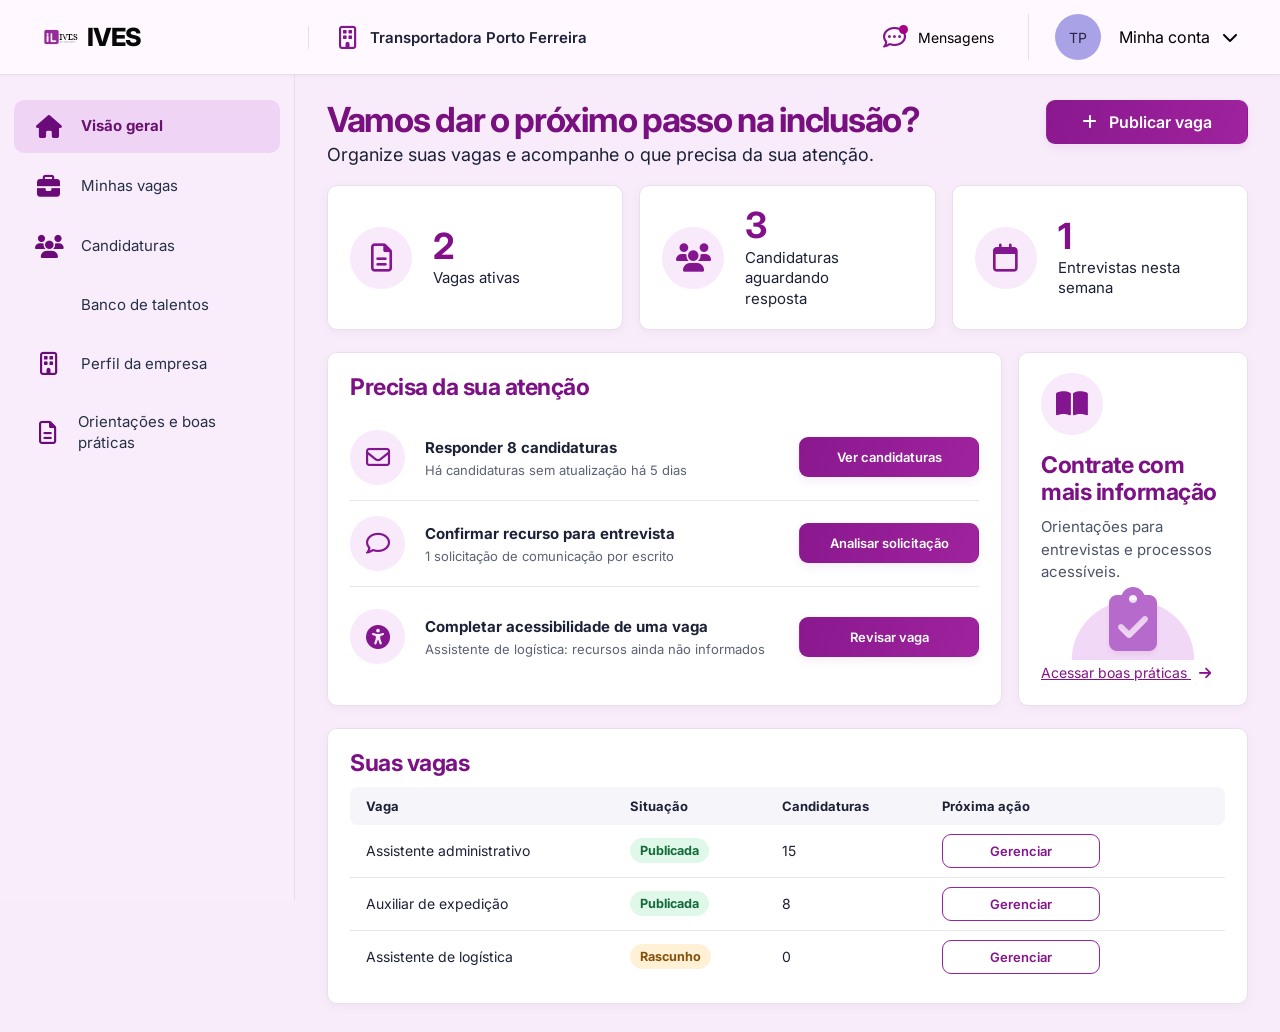
==== painel_empresa/index.html @ 95c907e9 "adicionando arquivos" ====
<!doctype html>
<html lang="pt-BR">
<head>
  <meta charset="UTF-8">
  <meta name="viewport" content="width=device-width,initial-scale=1">
  <link rel="preconnect" href="https://fonts.googleapis.com">
  <link rel="preconnect" href="https://fonts.gstatic.com" crossorigin>
  <link href="https://fonts.googleapis.com/css2?family=Inter:wght@400;500;600;700;800&display=swap" rel="stylesheet">
  <link rel="stylesheet" href="https://cdnjs.cloudflare.com/ajax/libs/font-awesome/6.7.2/css/all.min.css">
  <link rel="stylesheet" href="css/painel-empresa.css">
  <link rel="stylesheet" href="css/modulos.css">
  <script src="js/painel-empresa.js" defer></script>
  <title>Painel da empresa | Included Lives</title>
</head>
<body>
  <div class="app">
    <header class="topbar">
      <a class="brand" href="#visao-geral" aria-label="Included Lives, visão geral">
        <img src="assets/logo.png"alt="iLives"><span class="brand-name">IVES</span>
      </a>
      
      <div class="company-label">
        <i class="fa-regular fa-building"></i>
        <span>Transportadora Porto Ferreira</span>
      </div>

      <div class="top-actions">
        <button class="top-message" data-page="mensagens">
          <i class="fa-regular fa-comment-dots"></i><span>Mensagens</span><b class="notification-dot"></b>
        </button>
        
        <div class="account">
          <span class="avatar">TP</span>
          <button id="accountButton" aria-expanded="false" aria-controls="accountMenu">
            Minha conta 
            <i class="fa-solid fa-chevron-down"></i>
          </button>
          
          <div id="accountMenu" class="account-menu" hidden>
            <button data-page="perfil">Perfil da empresa</button>
            <button data-page="ajuda">Ajuda</button>
          </div>
        </div>
      </div>
    </header>
    
    <aside class="sidebar" aria-label="Menu da empresa">
      <nav id="sideNav">
        <button class="nav-link active" data-page="visao-geral">
          <i class="fa-solid fa-house"></i>
          <span>Visão geral</span>
        </button>

        <button class="nav-link" data-page="vagas">
          <i class="fa-solid fa-briefcase"></i>
          <span>Minhas vagas</span>
        </button>

        <button class="nav-link" data-page="candidaturas">
          <i class="fa-solid fa-users"></i>
          <span>Candidaturas</span>
        </button>

        <button class="nav-link" data-page="talentos">
          <i class="fa-solid fa-user-magnifying-glass"></i>
          <span>Banco de talentos</span>
        </button>

        <button class="nav-link" data-page="perfil">
          <i class="fa-regular fa-building"></i>
          <span>Perfil da empresa</span>
        </button>

        <button class="nav-link" data-page="orientacoes">
          <i class="fa-regular fa-file-lines"></i>
          <span>Orientações e boas práticas</span>
        </button>
      </nav>
    </aside>

    <main class="main" id="mainContent">
      <section id="overview" class="page overview" aria-labelledby="pageTitle">
        <div class="page-heading">
          <div>
            <h1 id="pageTitle">Vamos dar o próximo passo na inclusão?</h1>
            <p>Organize suas vagas e acompanhe o que precisa da sua atenção.</p>
          </div>
          
          <button class="btn btn-primary publish" data-page="vagas">
            <i class="fa-solid fa-plus"></i> 
            Publicar vaga
          </button>
        </div>

        <div class="stats">
          <article class="stat-card">
            <span class="circle-icon"><i class="fa-regular fa-file-lines"></i></span>

            <div>
              <strong>5</strong>
              <p>Vagas ativas</p>
            </div>
          </article>

          <article class="stat-card">
            <span class="circle-icon"><i class="fa-solid fa-users"></i></span>
            
            <div>
              <strong>8</strong>
              <p>Candidaturas aguardando<br class="desktop-only"> resposta</p>
            </div>
          </article>

          <article class="stat-card">
            <span class="circle-icon"><i class="fa-regular fa-calendar"></i></span>
            
            <div>
              <strong>2</strong>
              <p>Entrevistas nesta semana</p>
            </div>
          </article>
        </div>
        
        <div class="middle-grid">
          <section class="panel attention">
            <h2>Precisa da sua atenção</h2>
            <div class="attention-row"><span class="circle-icon small"><i class="fa-regular fa-envelope"></i></span>
              <div class="attention-text"><strong>Responder 8 candidaturas</strong>
                <p>Há candidaturas sem atualização há 5 dias</p>
              </div><button class="btn btn-primary btn-small" data-page="candidaturas">Ver candidaturas</button>
            </div>
            <div class="attention-row"><span class="circle-icon small"><i class="fa-regular fa-comment"></i></span>
              <div class="attention-text"><strong>Confirmar recurso para entrevista</strong>
                <p>1 solicitação de comunicação por escrito</p>
              </div><button class="btn btn-primary btn-small" data-page="candidaturas">Analisar solicitação</button>
            </div>
            <div class="attention-row"><span class="circle-icon small"><i
                  class="fa-solid fa-universal-access"></i></span>
              <div class="attention-text"><strong>Completar acessibilidade de uma vaga</strong>
                <p>Assistente de logística: recursos ainda não informados</p>
              </div><button class="btn btn-primary btn-small" data-page="vagas">Revisar vaga</button>
            </div>
          </section>
          <aside class="panel guidance"><span class="circle-icon"><i class="fa-solid fa-book-open"></i></span>
            <h2>Contrate com mais informação</h2>
            <p>Orientações para entrevistas e processos acessíveis.</p>
            <div class="guide-illustration" aria-hidden="true"><i class="fa-solid fa-clipboard-check"></i><span></span>
            </div><button class="text-link" data-page="orientacoes">Acessar boas práticas <i
                class="fa-solid fa-arrow-right"></i></button>
          </aside>
        </div>
        <section class="panel jobs">
          <h2>Suas vagas</h2>
          <div class="table-wrap">
            <table>
              <thead>
                <tr>
                  <th>Vaga</th>
                  <th>Situação</th>
                  <th>Candidaturas</th>
                  <th colspan="2">Próxima ação</th>
                </tr>
              </thead>
              <tbody>
                <tr>
                  <td>Assistente administrativo</td>
                  <td><span class="status published"><i class="fa-solid fa-circle"></i> Publicada</span></td>
                  <td>15</td>
                  <td><button class="btn btn-outline" data-page="vagas">Gerenciar</button></td>
                  <td><button class="dots" data-page="vagas"
                      aria-label="Mais opções da vaga Assistente administrativo"><i
                        class="fa-solid fa-ellipsis-vertical"></i></button></td>
                </tr>
                <tr>
                  <td>Auxiliar de expedição</td>
                  <td><span class="status published"><i class="fa-solid fa-circle"></i> Publicada</span></td>
                  <td>8</td>
                  <td><button class="btn btn-outline" data-page="vagas">Gerenciar</button></td>
                  <td><button class="dots" data-page="vagas" aria-label="Mais opções da vaga Auxiliar de expedição"><i
                        class="fa-solid fa-ellipsis-vertical"></i></button></td>
                </tr>
                <tr>
                  <td>Assistente de logística</td>
                  <td><span class="status draft"><i class="fa-solid fa-circle"></i> Rascunho</span></td>
                  <td>—</td>
                  <td><button class="btn btn-outline" data-page="vagas">Continuar edição</button></td>
                  <td><button class="dots" data-page="vagas" aria-label="Mais opções da vaga Assistente de logística"><i
                        class="fa-solid fa-ellipsis-vertical"></i></button></td>
                </tr>
              </tbody>
            </table>
          </div>
        </section>
      </section>
      <section id="workspace" class="page workspace" hidden aria-live="polite"></section>
    </main>
    <div id="toast" role="status" aria-live="polite"></div>
  </div>
</body>

</html>
---- painel_empresa/css/painel-empresa.css ----
:root {
    --purple: #83158e;
    --purple2: #a52cb1;
    --ink: #1c2137;
    --muted: #5b6275;
    --line: #e8e0e9;
    --pale: #f7eafa;
    --header: 75px;
    --sidebar: 295px
}

* {
    box-sizing: border-box
}

html,
body {
    margin: 0;
    min-height: 100%;
    font-family: Inter, Arial, sans-serif;
    color: var(--ink)
}

body {
    background: #f8ecfa
}

button {
    font: inherit;
    cursor: pointer
}

button:focus-visible,
a:focus-visible {
    outline: 3px solid #b660c5;
    outline-offset: 3px
}

button:disabled {
    cursor: not-allowed
}

.app {
    min-height: 100dvh
}

.topbar {
    height: var(--header);
    position: fixed;
    z-index: 10;
    inset: 0 0 auto;
    background: #fff9ff;
    border-bottom: 1px solid #e8dceb;
    display: flex;
    align-items: center;
    padding: 0 36px;
    gap: 30px;
    box-shadow: 0 1px 4px #4b23500b
}

.brand {
    display: flex;
    align-items: center;
    gap: 3px;
    width: 242px;
    flex-shrink: 0;
    text-decoration: none;
    color: #080808
}

.brand img {
    height: 48px;
    width: 48px;
    object-fit: cover;
    object-position: 23% 50%;
    border-radius: 10px
}

.brand-name {
    font-weight: 800;
    font-size: 25px;
    letter-spacing: -1px
}

.company-label {
    display: flex;
    align-items: center;
    gap: 14px;
    border-left: 1px solid #e9ddec;
    padding-left: 30px;
    font-size: 15px;
    font-weight: 600;
    white-space: nowrap
}

.company-label i {
    color: var(--purple);
    font-size: 23px
}

.top-actions {
    margin-left: auto;
    display: flex;
    align-items: center;
    gap: 28px
}

.top-message {
    border: 0;
    background: none;
    display: flex;
    align-items: center;
    gap: 12px;
    position: relative;
    font-size: 14px
}

.top-message i {
    font-size: 23px;
    color: var(--purple)
}

.notification-dot {
    width: 9px;
    height: 9px;
    background: #a50087;
    border-radius: 50%;
    position: absolute;
    top: 0;
    left: 22px
}

.account {
    border-left: 1px solid var(--line);
    padding-left: 26px;
    display: flex;
    align-items: center;
    gap: 12px;
    position: relative
}

.avatar {
    width: 46px;
    height: 46px;
    border-radius: 50%;
    background: #aaa2e7;
    color: #272347;
    display: grid;
    place-items: center;
    font-size: 14px
}

.account>button {
    background: none;
    border: 0;
    display: flex;
    align-items: center;
    gap: 12px;
    white-space: nowrap
}

.account-menu {
    position: absolute;
    top: 54px;
    right: 0;
    background: white;
    box-shadow: 0 8px 26px #54215925;
    border: 1px solid var(--line);
    border-radius: 12px;
    min-width: 180px;
    padding: 8px
}

.account-menu[hidden] {
    display: none
}

.account-menu button {
    display: block;
    background: none;
    border: 0;
    width: 100%;
    text-align: left;
    padding: 12px;
    border-radius: 7px
}

.account-menu button:hover {
    background: var(--pale)
}

.sidebar {
    position: fixed;
    left: 0;
    top: var(--header);
    bottom: 0;
    width: var(--sidebar);
    background: #f9edfb;
    border-right: 1px solid #eadbed;
    padding: 25px 14px;
    overflow-y: auto
}

.sidebar nav {
    display: grid;
    gap: 7px
}

.nav-link {
    width: 100%;
    border: 0;
    background: transparent;
    color: #253047;
    display: flex;
    align-items: center;
    gap: 19px;
    padding: 15px 21px;
    border-radius: 10px;
    text-align: left;
    font-size: 15px;
    line-height: 1.35
}

.nav-link i {
    width: 27px;
    font-size: 23px;
    color: #6b0b7a;
    text-align: center
}

.nav-link.active {
    background: #efd4f5;
    color: #69116e;
    font-weight: 700
}

.nav-link:hover:not(.active) {
    background: #f3e1f6
}

.main {
    margin-left: var(--sidebar);
    padding: calc(var(--header) + 25px) 32px 28px;
    min-height: 100dvh
}

.page-heading {
    display: flex;
    align-items: flex-start;
    justify-content: space-between;
    gap: 16px;
    margin-bottom: 20px
}

.page-heading h1 {
    margin: 0 0 4px;
    font-size: clamp(26px, 2.7vw, 39px);
    letter-spacing: -1.3px;
    color: #781080;
    line-height: 1.17
}

.page-heading p {
    margin: 0;
    font-size: 18px
}

.btn {
    border-radius: 9px;
    padding: 11px 18px;
    border: 1px solid transparent;
    font-weight: 600;
    transition: filter .15s, transform .15s
}

.btn:hover {
    filter: brightness(1.07)
}

.btn:active {
    transform: translateY(1px)
}

.btn-primary {
    color: white;
    background: linear-gradient(110deg, #8a188e, #9f239e);
    box-shadow: 0 4px 10px #70108013
}

.publish {
    min-width: 202px;
    display: flex;
    align-items: center;
    justify-content: center;
    gap: 12px;
    white-space: nowrap
}

.stats {
    display: grid;
    grid-template-columns: repeat(3, minmax(0, 1fr));
    gap: 16px;
    margin-bottom: 22px
}

.stat-card,
.panel {
    background: white;
    border: 1px solid #e8e1eb;
    border-radius: 10px;
    box-shadow: 0 3px 10px #7e4b8210
}

.stat-card {
    display: flex;
    align-items: center;
    gap: 21px;
    padding: 20px 22px;
    min-height: 117px
}

.circle-icon {
    width: 62px;
    height: 62px;
    border-radius: 50%;
    background: #f8e9fb;
    color: var(--purple);
    display: grid;
    place-items: center;
    flex-shrink: 0;
    font-size: 28px
}

.stat-card strong {
    display: block;
    font-size: 36px;
    line-height: 1.1;
    color: #83108a
}

.stat-card p {
    margin: 2px 0 0;
    line-height: 1.35;
    font-size: 15px
}

.middle-grid {
    display: grid;
    grid-template-columns: minmax(0, 3fr) minmax(230px, 1fr);
    gap: 16px;
    margin-bottom: 22px
}

.panel {
    padding: 20px 22px
}

.panel h2 {
    color: #7c1185;
    font-size: 23px;
    letter-spacing: -.5px;
    margin: 0 0 14px
}

.attention-row {
    display: flex;
    align-items: center;
    gap: 20px;
    padding: 14px 0;
    border-bottom: 1px solid #eae5eb;
    min-height: 86px
}

.attention-row:last-child {
    border-bottom: 0;
    padding-bottom: 0
}

.circle-icon.small {
    width: 55px;
    height: 55px;
    font-size: 24px
}

.attention-text {
    min-width: 0;
    flex: 1
}

.attention-text strong {
    font-size: 15px
}

.attention-text p {
    margin: 5px 0 0;
    color: var(--muted);
    font-size: 13px
}

.btn-small {
    min-width: 180px;
    font-size: 13px
}

.guidance {
    display: flex;
    flex-direction: column;
    align-items: flex-start
}

.guidance h2 {
    margin: 17px 0 10px;
    line-height: 1.18
}

.guidance p {
    line-height: 1.5;
    margin: 0;
    font-size: 15px;
    color: #4c5368
}

.guide-illustration {
    height: 76px;
    align-self: center;
    width: 85%;
    position: relative;
    display: grid;
    place-items: center;
    color: #b66bcc;
    background: radial-gradient(ellipse at bottom, #f1d8f6 0 55%, transparent 56%)
}

.guide-illustration i {
    font-size: 64px;
    filter: drop-shadow(0 3px 2px #a46ca822)
}

.text-link {
    margin-top: auto;
    border: 0;
    background: none;
    padding: 4px 0;
    color: #86128b;
    text-decoration: underline;
    font-size: 14px
}

.text-link i {
    margin-left: 8px
}

.jobs h2 {
    margin-bottom: 10px
}

.table-wrap {
    overflow-x: auto
}

table {
    width: 100%;
    border-collapse: collapse;
    font-size: 14px;
    white-space: nowrap
}

th {
    background: #f6f5f9;
    text-align: left;
    padding: 11px 16px;
    font-size: 13px
}

th:first-child {
    border-radius: 8px 0 0 8px
}

th:last-child {
    border-radius: 0 8px 8px 0
}

td {
    padding: 9px 16px;
    border-bottom: 1px solid #e9e5eb
}

tbody tr:last-child td {
    border-bottom: 0
}

.status {
    display: inline-flex;
    gap: 9px;
    align-items: center;
    border-radius: 20px;
    padding: 7px 13px;
    font-size: 13px
}

.status i {
    font-size: 9px
}

.published {
    background: #e4f8ec;
    color: #16773b
}

.draft {
    background: #f1f1f5;
    color: #495164
}

.btn-outline {
    background: white;
    border: 1px solid #94239d;
    color: #83148c;
    min-width: 158px;
    padding: 8px 13px;
    font-size: 13px
}

.dots {
    border: 0;
    background: none;
    padding: 8px;
    color: #252638
}

.construction {
    min-height: calc(100dvh - var(--header) - 60px);
    display: grid;
    place-items: center
}

.construction[hidden],
.overview[hidden] {
    display: none
}

.construction-card {
    width: min(100%, 600px);
    text-align: center;
    background: white;
    border: 1px solid var(--line);
    border-radius: 22px;
    padding: 56px 32px;
    box-shadow: 0 8px 35px #69277314
}

.construction-icon {
    width: 94px;
    height: 94px;
    margin: 0 auto 22px;
    background: #f4def8;
    color: #84138b;
    border-radius: 50%;
    display: grid;
    place-items: center;
    font-size: 38px
}

.eyebrow {
    font-size: 12px;
    letter-spacing: 3px;
    color: #a268a6;
    font-weight: 800
}

.construction-card h1 {
    font-size: clamp(30px, 4vw, 45px);
    color: #7d1288;
    margin: 10px 0
}

.construction-card>p:not(.eyebrow) {
    color: #586075;
    line-height: 1.6;
    margin-bottom: 27px
}

.construction-card .btn {
    display: inline-flex;
    align-items: center;
    gap: 10px
}

@media(max-width:1100px) {
    :root {
        --sidebar: 245px
    }

    .brand {
        width: 190px
    }

    .topbar {
        padding: 0 20px
    }

    .company-label {
        padding-left: 15px
    }

    .main {
        padding-left: 20px;
        padding-right: 20px
    }

    .middle-grid {
        grid-template-columns: minmax(0, 2fr) minmax(220px, 1fr)
    }

    .btn-small {
        min-width: 125px
    }

    .stat-card {
        padding: 15px;
        gap: 12px
    }
}

@media(max-width:780px) {
    :root {
        --header: 68px;
        --sidebar: 0px
    }

    .topbar {
        gap: 10px;
        padding: 0 14px
    }

    .brand {
        width: auto
    }

    .brand img {
        height: 39px;
        width: 39px
    }

    .brand-name {
        font-size: 21px
    }

    .company-label {
        display: none
    }

    .top-actions {
        gap: 8px
    }

    .account {
        padding-left: 10px
    }

    .account>button {
        font-size: 0;
        gap: 4px
    }

    .account>button i {
        font-size: 12px
    }

    .avatar {
        width: 36px;
        height: 36px
    }

    .top-message span {
        display: none
    }

    .sidebar {
        position: sticky;
        top: var(--header);
        z-index: 9;
        width: 100%;
        height: auto;
        padding: 8px 10px;
        overflow-x: auto;
        overflow-y: hidden;
        background: #fff9ff
    }

    .sidebar nav {
        display: flex;
        min-width: max-content;
        gap: 4px
    }

    .nav-link {
        width: auto;
        white-space: nowrap;
        padding: 10px 12px;
        gap: 8px;
        font-size: 13px
    }

    .nav-link i {
        font-size: 17px;
        width: auto
    }

    .main {
        margin: 0;
        padding: 24px 16px
    }

    .stats {
        gap: 10px
    }

    .stat-card {
        min-height: 100px
    }

    .stat-card strong {
        font-size: 27px
    }

    .stat-card p {
        font-size: 12px
    }

    .circle-icon {
        width: 46px;
        height: 46px;
        font-size: 20px
    }

    .middle-grid {
        grid-template-columns: 1fr
    }

    .guidance {
        min-height: 200px
    }

    .guide-illustration {
        display: none
    }

    .guidance .text-link {
        margin-top: 18px
    }

    .page-heading h1 {
        font-size: 27px
    }

    .page-heading p {
        font-size: 15px
    }
}

@media(max-width:540px) {
    .page-heading {
        flex-direction: column
    }

    .publish {
        width: 100%
    }

    .stats {
        grid-template-columns: 1fr
    }

    .stat-card {
        min-height: 78px
    }

    .middle-grid {
        gap: 12px
    }

    .attention-row {
        flex-wrap: wrap;
        gap: 12px
    }

    .attention-row .btn-small {
        width: 100%
    }

    .panel {
        padding: 16px
    }

    .panel h2 {
        font-size: 20px
    }

    .construction-card {
        padding: 35px 18px
    }

    .desktop-only {
        display: none
    }
}
---- painel_empresa/css/modulos.css ----
.workspace {
    padding: 0 0 30px;
    max-width: 1250px
}

.workspace h1 {
    font-size: clamp(1.6rem, 2.3vw, 2.3rem);
    color: #6e137e;
    margin: 0 0 8px
}

.workspace h2 {
    color: #70147d;
    font-size: 1.2rem;
    margin: 0 0 15px
}

.workspace p {
    line-height: 1.5
}

.ws-head {
    display: flex;
    justify-content: space-between;
    align-items: center;
    gap: 16px;
    margin-bottom: 20px
}

.ws-sub {
    color: #5d6070;
    margin: 0
}

.ws-card {
    background: white;
    border: 1px solid #eaddec;
    border-radius: 14px;
    padding: 20px;
    box-shadow: 0 2px 9px #5a16600b;
    margin-bottom: 16px
}

.ws-grid {
    display: grid;
    grid-template-columns: repeat(3, minmax(0, 1fr));
    gap: 14px
}

.ws-grid.two {
    grid-template-columns: repeat(2, minmax(0, 1fr))
}

.ws-card label {
    display: flex;
    flex-direction: column;
    gap: 7px;
    font-weight: 600;
    color: #28243a;
    font-size: .92rem
}

.ws-card input:not([type=checkbox]),
.ws-card textarea,
.ws-card select,
.ws-tools input,
.ws-tools select {
    border: 1px solid #d9cfdd;
    border-radius: 9px;
    padding: 11px 12px;
    background: white;
    color: #21182f;
    width: 100%;
    font: inherit;
    min-width: 0
}

.ws-card textarea {
    resize: vertical;
    min-height: 100px
}

.ws-card input:focus,
.ws-card select:focus,
.ws-card textarea:focus,
.ws-tools input:focus {
    outline: 2px solid #ae5ac3;
    outline-offset: 1px
}

.ws-tools {
    display: flex;
    gap: 12px;
    align-items: center;
    margin-bottom: 18px;
    flex-wrap: wrap
}

.ws-tools input {
    flex: 1 1 220px
}

.ws-tools select {
    flex: 0 1 220px
}

.ws-table {
    width: 100%;
    border-collapse: collapse;
    text-align: left
}

.ws-table th {
    background: #f7f2fa;
    font-size: .85rem
}

.ws-table th,
.ws-table td {
    padding: 13px 10px;
    border-bottom: 1px solid #eee6f0
}

.ws-table td {
    font-size: .91rem
}

.ws-table tr:last-child td {
    border-bottom: 0
}

.ws-table-wrap {
    overflow: auto
}

.ws-actions {
    display: flex;
    gap: 8px;
    flex-wrap: wrap
}

.ws-btn {
    border: 1px solid #92279f;
    color: #7d198c;
    background: white;
    border-radius: 9px;
    padding: 10px 14px;
    cursor: pointer;
    font-weight: 700;
    font: inherit;
    white-space: nowrap
}

.ws-btn.primary {
    background: linear-gradient(110deg, #7a198c, #aa32b0);
    color: white
}

.ws-btn:hover {
    filter: brightness(.95)
}

.ws-btn:disabled {
    opacity: .5;
    cursor: not-allowed
}

.ws-pill {
    display: inline-flex;
    padding: 5px 10px;
    border-radius: 30px;
    font-size: .79rem;
    font-weight: 700;
    background: #f3e4f5;
    color: #7e1b8e
}

.ws-pill.ok {
    background: #e0f8e9;
    color: #126b39
}

.ws-pill.warn {
    background: #fff1d5;
    color: #85510b
}

.ws-muted {
    color: #6d6b79;
    font-size: .88rem
}

.ws-stat {
    display: flex;
    gap: 12px;
    align-items: center
}

.ws-stat i {
    font-size: 1.4rem;
    color: #8a239c;
    background: #f5e6fa;
    border-radius: 50%;
    padding: 16px
}

.ws-stat strong {
    font-size: 1.5rem;
    color: #71137f
}

.ws-empty {
    text-align: center;
    padding: 45px 20px;
    color: #686075
}

.ws-empty i {
    font-size: 2rem;
    color: #8b229d;
    display: block;
    margin-bottom: 15px
}

.ws-check {
    display: flex !important;
    flex-direction: row !important;
    align-items: center;
    gap: 9px !important;
    font-weight: 500 !important
}

.ws-check input {
    accent-color: #8a1e99
}

.ws-split {
    display: grid;
    grid-template-columns: 1.5fr 1fr;
    gap: 16px
}

.ws-tabs {
    display: flex;
    gap: 8px;
    border-bottom: 1px solid #e5d8e9;
    margin-bottom: 18px;
    flex-wrap: wrap
}

.ws-tab {
    border: 0;
    background: none;
    padding: 12px 16px;
    cursor: pointer;
    color: #5c5262;
    font: inherit
}

.ws-tab.active {
    color: #7b1589;
    border-bottom: 3px solid #90219d;
    font-weight: 700
}

.ws-notice {
    background: #f7ecfa;
    border-radius: 10px;
    padding: 15px;
    color: #571166
}

.ws-guide {
    display: flex;
    gap: 14px;
    align-items: start
}

.ws-guide i {
    font-size: 1.4rem;
    color: #8e219f
}

.ws-guide p {
    margin: 5px 0 0
}

.ws-list {
    display: grid;
    gap: 12px
}

.ws-small {
    font-size: .84rem
}

.ws-feedback {
    color: #1c6a3c;
    font-weight: 600
}

.ws-danger {
    color: #9d2340
}

.ws-fieldset {
    border: 0;
    padding: 0;
    margin: 0
}

.ws-fieldset legend {
    font-weight: 700;
    margin-bottom: 10px
}

.ws-chip {
    display: inline-block;
    padding: 5px 10px;
    background: #f6edf9;
    border-radius: 20px;
    margin: 3px
}

.ws-inline {
    display: flex;
    align-items: center;
    gap: 12px;
    flex-wrap: wrap
}

#toast {
    position: fixed;
    bottom: 20px;
    right: 20px;
    background: #371141;
    color: white;
    border-radius: 10px;
    padding: 13px 20px;
    box-shadow: 0 8px 28px #0002;
    z-index: 200;
    display: none
}

#toast.visible {
    display: block
}

@media(max-width:950px) {
    .ws-grid {
        grid-template-columns: repeat(2, minmax(0, 1fr))
    }

    .ws-split {
        grid-template-columns: 1fr
    }
}

@media(max-width:640px) {

    .ws-grid,
    .ws-grid.two {
        grid-template-columns: 1fr
    }

    .ws-head {
        align-items: stretch;
        flex-direction: column
    }

    .ws-card {
        padding: 15px
    }

    .ws-table {
        min-width: 570px
    }

    .ws-actions .ws-btn {
        white-space: normal
    }
}
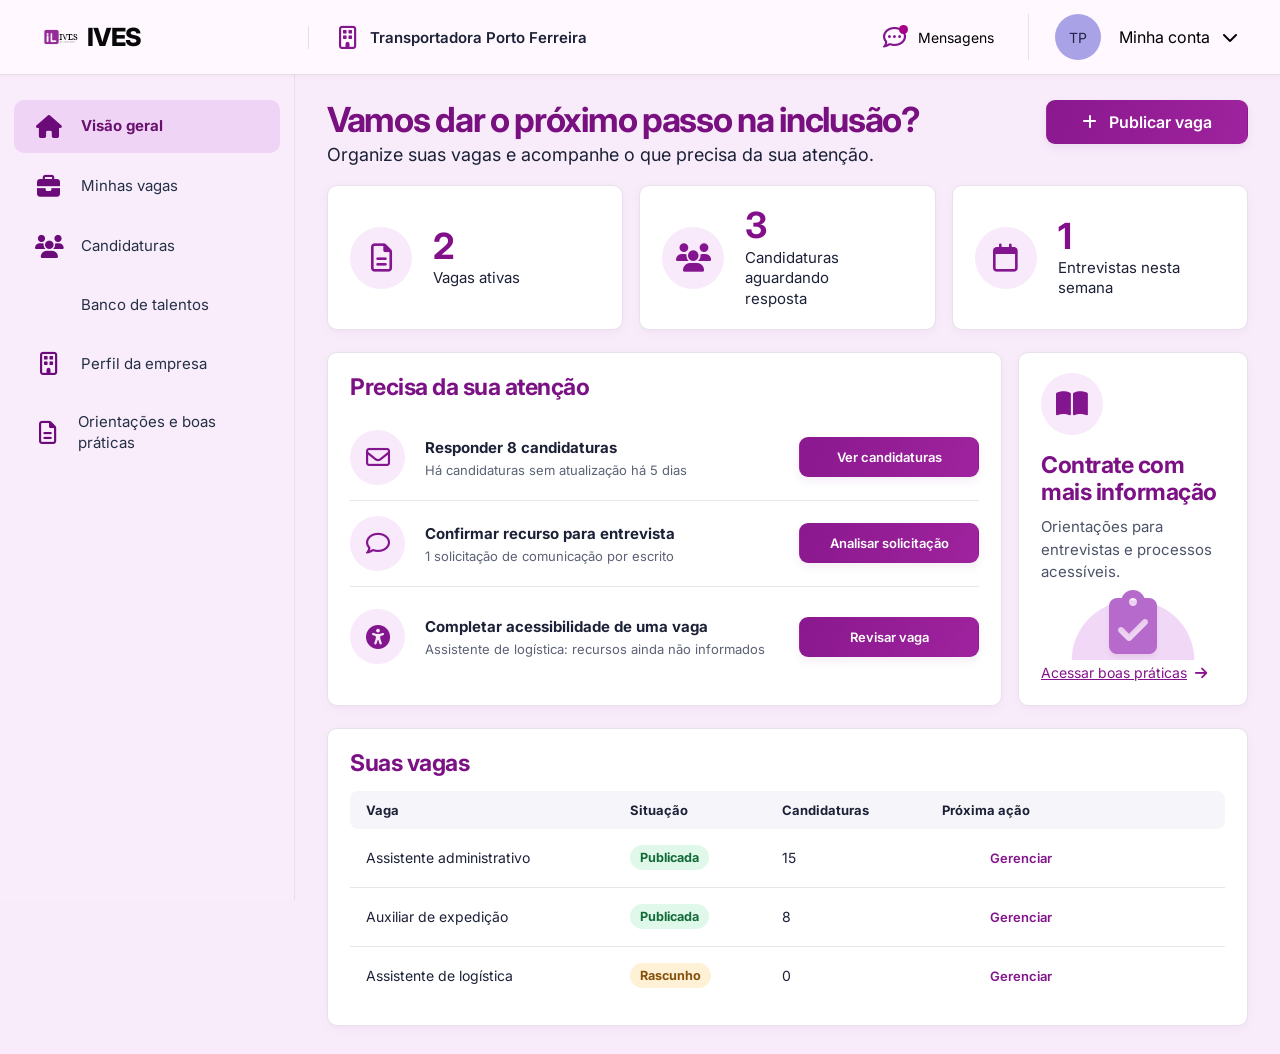
==== commit 5fae98e5: "Adicionando comentários e separando os arquivos CSS" ====
--- a/painel_empresa/index.html
+++ b/painel_empresa/index.html
@@ -7,35 +7,52 @@
   <link rel="preconnect" href="https://fonts.gstatic.com" crossorigin>
   <link href="https://fonts.googleapis.com/css2?family=Inter:wght@400;500;600;700;800&display=swap" rel="stylesheet">
   <link rel="stylesheet" href="https://cdnjs.cloudflare.com/ajax/libs/font-awesome/6.7.2/css/all.min.css">
-  <link rel="stylesheet" href="css/painel-empresa.css">
-  <link rel="stylesheet" href="css/modulos.css">
+  <link rel="stylesheet" href="css/modulos-componentes.css">
+  <link rel="stylesheet" href="css/modulos-estrutura.css">
+  <link rel="stylesheet" href="css/modulos-formularios.css">
+  <link rel="stylesheet" href="css/modulos-responsivo.css">
+  <link rel="stylesheet" href="css/modulos-tabelas.css">
+  <link rel="stylesheet" href="css/painel-base.css">
+  <link rel="stylesheet" href="css/painel-em-construcao.css">
+  <link rel="stylesheet" href="css/painel-header.css">
+  <link rel="stylesheet" href="css/painel-responsivo.css">
+  <link rel="stylesheet" href="css/painel-sidebar.css">
+  <link rel="stylesheet" href="css/painel-tabela-vagas.css">
+  <link rel="stylesheet" href="css/painel-visao-geral.css">
   <script src="js/painel-empresa.js" defer></script>
   <title>Painel da empresa | Included Lives</title>
 </head>
 <body>
   <div class="app">
+    <!-- Cabeçalho -->
     <header class="topbar">
+      <!-- Logo -->
       <a class="brand" href="#visao-geral" aria-label="Included Lives, visão geral">
         <img src="assets/logo.png"alt="iLives"><span class="brand-name">IVES</span>
       </a>
       
+      <!-- Nome da empresa no cabeçalho -->
       <div class="company-label">
         <i class="fa-regular fa-building"></i>
         <span>Transportadora Porto Ferreira</span>
       </div>
 
+      <!-- Mensagens -->
       <div class="top-actions">
         <button class="top-message" data-page="mensagens">
           <i class="fa-regular fa-comment-dots"></i><span>Mensagens</span><b class="notification-dot"></b>
         </button>
         
+        <!-- Perfil da Empresa -->
         <div class="account">
+          <!-- Avatar -->
           <span class="avatar">TP</span>
           <button id="accountButton" aria-expanded="false" aria-controls="accountMenu">
             Minha conta 
             <i class="fa-solid fa-chevron-down"></i>
           </button>
           
+          <!-- Opções ao clicar no perfil -->
           <div id="accountMenu" class="account-menu" hidden>
             <button data-page="perfil">Perfil da empresa</button>
             <button data-page="ajuda">Ajuda</button>
@@ -44,6 +61,7 @@
       </div>
     </header>
     
+    <!-- Navegação / Menu Lateral -->
     <aside class="sidebar" aria-label="Menu da empresa">
       <nav id="sideNav">
         <button class="nav-link active" data-page="visao-geral">
@@ -78,21 +96,26 @@
       </nav>
     </aside>
 
+    <!-- Seção 1 / Painel -->
     <main class="main" id="mainContent">
       <section id="overview" class="page overview" aria-labelledby="pageTitle">
         <div class="page-heading">
+          <!-- Titulo Painel -->
           <div>
             <h1 id="pageTitle">Vamos dar o próximo passo na inclusão?</h1>
             <p>Organize suas vagas e acompanhe o que precisa da sua atenção.</p>
           </div>
           
+          <!-- Botão para criar vaga de emprego -->
           <button class="btn btn-primary publish" data-page="vagas">
             <i class="fa-solid fa-plus"></i> 
             Publicar vaga
           </button>
         </div>
 
+        <!-- Cards de status das vagas -->
         <div class="stats">
+          <!-- Vagas ativas -->
           <article class="stat-card">
             <span class="circle-icon"><i class="fa-regular fa-file-lines"></i></span>
 
@@ -102,6 +125,7 @@
             </div>
           </article>
 
+          <!-- Candidaturas aguardando resposta -->
           <article class="stat-card">
             <span class="circle-icon"><i class="fa-solid fa-users"></i></span>
             
@@ -111,6 +135,7 @@
             </div>
           </article>
 
+          <!-- Entrevistas agendadadas -->
           <article class="stat-card">
             <span class="circle-icon"><i class="fa-regular fa-calendar"></i></span>
             
@@ -121,36 +146,78 @@
           </article>
         </div>
         
+        <!-- Card Principal -->
         <div class="middle-grid">
           <section class="panel attention">
+            <!-- Titulo -->
             <h2>Precisa da sua atenção</h2>
-            <div class="attention-row"><span class="circle-icon small"><i class="fa-regular fa-envelope"></i></span>
-              <div class="attention-text"><strong>Responder 8 candidaturas</strong>
+
+            <!-- Linha 1 -->
+            <div class="attention-row">
+              <span class="circle-icon small"><i class="fa-regular fa-envelope"></i></span>
+
+              <!-- Descrição -->
+              <div class="attention-text">
+                <strong>Responder 8 candidaturas</strong>
                 <p>Há candidaturas sem atualização há 5 dias</p>
-              </div><button class="btn btn-primary btn-small" data-page="candidaturas">Ver candidaturas</button>
-            </div>
-            <div class="attention-row"><span class="circle-icon small"><i class="fa-regular fa-comment"></i></span>
-              <div class="attention-text"><strong>Confirmar recurso para entrevista</strong>
+              </div>
+              
+              <button class="btn btn-primary btn-small" data-page="candidaturas">Ver candidaturas</button>
+            </div>
+
+            <!-- Linha 2-->
+            <div class="attention-row">
+              <span class="circle-icon small"><i class="fa-regular fa-comment"></i></span>
+
+              <!-- Descrição -->
+              <div class="attention-text">
+                <strong>Confirmar recurso para entrevista</strong>
                 <p>1 solicitação de comunicação por escrito</p>
-              </div><button class="btn btn-primary btn-small" data-page="candidaturas">Analisar solicitação</button>
-            </div>
-            <div class="attention-row"><span class="circle-icon small"><i
-                  class="fa-solid fa-universal-access"></i></span>
-              <div class="attention-text"><strong>Completar acessibilidade de uma vaga</strong>
+              </div>
+              
+              <button class="btn btn-primary btn-small" data-page="candidaturas">Analisar solicitação</button>
+            </div>
+
+            <!-- Linha 3 -->
+            <div class="attention-row">
+              <span class="circle-icon small"><i class="fa-solid fa-universal-access"></i></span>
+
+              <!-- Descrição -->
+              <div class="attention-text">
+                <strong>Completar acessibilidade de uma vaga</strong>
                 <p>Assistente de logística: recursos ainda não informados</p>
-              </div><button class="btn btn-primary btn-small" data-page="vagas">Revisar vaga</button>
+              </div>
+              
+              <button class="btn btn-primary btn-small" data-page="vagas">Revisar vaga</button>
             </div>
           </section>
-          <aside class="panel guidance"><span class="circle-icon"><i class="fa-solid fa-book-open"></i></span>
+
+          <!-- Card 2 -->
+          <aside class="panel guidance">
+            <span class="circle-icon"><i class="fa-solid fa-book-open"></i></span>
+            
+            <!-- Titulo -->
             <h2>Contrate com mais informação</h2>
             <p>Orientações para entrevistas e processos acessíveis.</p>
-            <div class="guide-illustration" aria-hidden="true"><i class="fa-solid fa-clipboard-check"></i><span></span>
-            </div><button class="text-link" data-page="orientacoes">Acessar boas práticas <i
-                class="fa-solid fa-arrow-right"></i></button>
+            
+            <!-- Icone da lista de check -->
+            <div class="guide-illustration" aria-hidden="true">
+              <i class="fa-solid fa-clipboard-check"></i>
+            </div>
+            
+            <!-- Botão que te joga para a aba de boas práticas -->
+            <button class="text-link" data-page="orientacoes">
+              Acessar boas práticas<i class="fa-solid fa-arrow-right"></i>
+            </button>
           </aside>
         </div>
+
+        <!-- Card 3 -->
         <section class="panel jobs">
+          <!-- Titulo -->
           <h2>Suas vagas</h2>
+          
+          <!-- Tabela -->
           <div class="table-wrap">
             <table>
               <thead>
@@ -161,31 +228,45 @@
                   <th colspan="2">Próxima ação</th>
                 </tr>
               </thead>
+
               <tbody>
+                <!-- Vaga 1 -->
                 <tr>
                   <td>Assistente administrativo</td>
                   <td><span class="status published"><i class="fa-solid fa-circle"></i> Publicada</span></td>
                   <td>15</td>
                   <td><button class="btn btn-outline" data-page="vagas">Gerenciar</button></td>
-                  <td><button class="dots" data-page="vagas"
-                      aria-label="Mais opções da vaga Assistente administrativo"><i
-                        class="fa-solid fa-ellipsis-vertical"></i></button></td>
-                </tr>
+                  <td>
+                    <button class="dots" data-page="vagas" aria-label="Mais opções da vaga Assistente administrativo">
+                    <i class="fa-solid fa-ellipsis-vertical"></i>
+                    </button>
+                  </td>
+                </tr>
+
+                <!-- Vaga 2 -->
                 <tr>
                   <td>Auxiliar de expedição</td>
                   <td><span class="status published"><i class="fa-solid fa-circle"></i> Publicada</span></td>
                   <td>8</td>
                   <td><button class="btn btn-outline" data-page="vagas">Gerenciar</button></td>
-                  <td><button class="dots" data-page="vagas" aria-label="Mais opções da vaga Auxiliar de expedição"><i
-                        class="fa-solid fa-ellipsis-vertical"></i></button></td>
-                </tr>
+                  <td>
+                    <button class="dots" data-page="vagas" aria-label="Mais opções da vaga Auxiliar de expedição">
+                      <i class="fa-solid fa-ellipsis-vertical"></i>
+                    </button>
+                  </td>
+                </tr>
+
+                <!-- Vaga 3 -->
                 <tr>
                   <td>Assistente de logística</td>
                   <td><span class="status draft"><i class="fa-solid fa-circle"></i> Rascunho</span></td>
                   <td>—</td>
                   <td><button class="btn btn-outline" data-page="vagas">Continuar edição</button></td>
-                  <td><button class="dots" data-page="vagas" aria-label="Mais opções da vaga Assistente de logística"><i
-                        class="fa-solid fa-ellipsis-vertical"></i></button></td>
+                  <td>
+                    <button class="dots" data-page="vagas" aria-label="Mais opções da vaga Assistente de logística">
+                      <i class="fa-solid fa-ellipsis-vertical"></i>
+                    </button>
+                  </td>
                 </tr>
               </tbody>
             </table>
--- a/painel_empresa/css/modulos-componentes.css
+++ b/painel_empresa/css/modulos-componentes.css
@@ -0,0 +1,179 @@
+/* MODULOS — COMPONENTES */
+
+.ws-btn {
+    border: 1px solid #92279f;
+    color: #7d198c;
+    background: white;
+    border-radius: 9px;
+    padding: 10px 14px;
+    cursor: pointer;
+    font-weight: 700;
+    font: inherit;
+    white-space: nowrap
+}
+
+.ws-btn.primary {
+    background: linear-gradient(110deg, #7a198c, #aa32b0);
+    color: white
+}
+
+.ws-btn:hover {
+    filter: brightness(.95)
+}
+
+.ws-btn:disabled {
+    opacity: .5;
+    cursor: not-allowed
+}
+
+.ws-pill {
+    display: inline-flex;
+    padding: 5px 10px;
+    border-radius: 30px;
+    font-size: .79rem;
+    font-weight: 700;
+    background: #f3e4f5;
+    color: #7e1b8e
+}
+
+.ws-pill.ok {
+    background: #e0f8e9;
+    color: #126b39
+}
+
+.ws-pill.warn {
+    background: #fff1d5;
+    color: #85510b
+}
+
+.ws-muted {
+    color: #6d6b79;
+    font-size: .88rem
+}
+
+.ws-stat {
+    display: flex;
+    gap: 12px;
+    align-items: center
+}
+
+.ws-stat i {
+    font-size: 1.4rem;
+    color: #8a239c;
+    background: #f5e6fa;
+    border-radius: 50%;
+    padding: 16px
+}
+
+.ws-stat strong {
+    font-size: 1.5rem;
+    color: #71137f
+}
+
+.ws-empty {
+    text-align: center;
+    padding: 45px 20px;
+    color: #686075
+}
+
+.ws-empty i {
+    font-size: 2rem;
+    color: #8b229d;
+    display: block;
+    margin-bottom: 15px
+}
+
+.ws-tabs {
+    display: flex;
+    gap: 8px;
+    border-bottom: 1px solid #e5d8e9;
+    margin-bottom: 18px;
+    flex-wrap: wrap
+}
+
+.ws-tab {
+    border: 0;
+    background: none;
+    padding: 12px 16px;
+    cursor: pointer;
+    color: #5c5262;
+    font: inherit
+}
+
+.ws-tab.active {
+    color: #7b1589;
+    border-bottom: 3px solid #90219d;
+    font-weight: 700
+}
+
+.ws-notice {
+    background: #f7ecfa;
+    border-radius: 10px;
+    padding: 15px;
+    color: #571166
+}
+
+.ws-guide {
+    display: flex;
+    gap: 14px;
+    align-items: start
+}
+
+.ws-guide i {
+    font-size: 1.4rem;
+    color: #8e219f
+}
+
+.ws-guide p {
+    margin: 5px 0 0
+}
+
+.ws-list {
+    display: grid;
+    gap: 12px
+}
+
+.ws-small {
+    font-size: .84rem
+}
+
+.ws-feedback {
+    color: #1c6a3c;
+    font-weight: 600
+}
+
+.ws-danger {
+    color: #9d2340
+}
+
+.ws-chip {
+    display: inline-block;
+    padding: 5px 10px;
+    background: #f6edf9;
+    border-radius: 20px;
+    margin: 3px
+}
+
+.ws-inline {
+    display: flex;
+    align-items: center;
+    gap: 12px;
+    flex-wrap: wrap
+}
+
+#toast {
+    position: fixed;
+    bottom: 20px;
+    right: 20px;
+    background: #371141;
+    color: white;
+    border-radius: 10px;
+    padding: 13px 20px;
+    box-shadow: 0 8px 28px #0002;
+    z-index: 200;
+    display: none
+}
+
+#toast.visible {
+    display: block
+}
--- a/painel_empresa/css/modulos-estrutura.css
+++ b/painel_empresa/css/modulos-estrutura.css
@@ -0,0 +1,60 @@
+/* MODULOS — ESTRUTURA */
+
+.workspace {
+    padding: 0 0 30px;
+    max-width: 1250px
+}
+
+.workspace h1 {
+    font-size: clamp(1.6rem, 2.3vw, 2.3rem);
+    color: #6e137e;
+    margin: 0 0 8px
+}
+
+.workspace h2 {
+    color: #70147d;
+    font-size: 1.2rem;
+    margin: 0 0 15px
+}
+
+.workspace p {
+    line-height: 1.5
+}
+
+.ws-head {
+    display: flex;
+    justify-content: space-between;
+    align-items: center;
+    gap: 16px;
+    margin-bottom: 20px
+}
+
+.ws-sub {
+    color: #5d6070;
+    margin: 0
+}
+
+.ws-card {
+    background: white;
+    border: 1px solid #eaddec;
+    border-radius: 14px;
+    padding: 20px;
+    box-shadow: 0 2px 9px #5a16600b;
+    margin-bottom: 16px
+}
+
+.ws-grid {
+    display: grid;
+    grid-template-columns: repeat(3, minmax(0, 1fr));
+    gap: 14px
+}
+
+.ws-grid.two {
+    grid-template-columns: repeat(2, minmax(0, 1fr))
+}
+
+.ws-split {
+    display: grid;
+    grid-template-columns: 1.5fr 1fr;
+    gap: 16px
+}
--- a/painel_empresa/css/modulos-formularios.css
+++ b/painel_empresa/css/modulos-formularios.css
@@ -0,0 +1,77 @@
+/* MODULOS — FORMULARIOS */
+
+.ws-card label {
+    display: flex;
+    flex-direction: column;
+    gap: 7px;
+    font-weight: 600;
+    color: #28243a;
+    font-size: .92rem
+}
+
+.ws-card input:not([type=checkbox]),
+.ws-card textarea,
+.ws-card select,
+.ws-tools input,
+.ws-tools select {
+    border: 1px solid #d9cfdd;
+    border-radius: 9px;
+    padding: 11px 12px;
+    background: white;
+    color: #21182f;
+    width: 100%;
+    font: inherit;
+    min-width: 0
+}
+
+.ws-card textarea {
+    resize: vertical;
+    min-height: 100px
+}
+
+.ws-card input:focus,
+.ws-card select:focus,
+.ws-card textarea:focus,
+.ws-tools input:focus {
+    outline: 2px solid #ae5ac3;
+    outline-offset: 1px
+}
+
+.ws-tools {
+    display: flex;
+    gap: 12px;
+    align-items: center;
+    margin-bottom: 18px;
+    flex-wrap: wrap
+}
+
+.ws-tools input {
+    flex: 1 1 220px
+}
+
+.ws-tools select {
+    flex: 0 1 220px
+}
+
+.ws-check {
+    display: flex !important;
+    flex-direction: row !important;
+    align-items: center;
+    gap: 9px !important;
+    font-weight: 500 !important
+}
+
+.ws-check input {
+    accent-color: #8a1e99
+}
+
+.ws-fieldset {
+    border: 0;
+    padding: 0;
+    margin: 0
+}
+
+.ws-fieldset legend {
+    font-weight: 700;
+    margin-bottom: 10px
+}
--- a/painel_empresa/css/modulos-responsivo.css
+++ b/painel_empresa/css/modulos-responsivo.css
@@ -0,0 +1,36 @@
+/* MODULOS — RESPONSIVO */
+
+@media(max-width:950px) {
+    .ws-grid {
+        grid-template-columns: repeat(2, minmax(0, 1fr))
+    }
+
+    .ws-split {
+        grid-template-columns: 1fr
+    }
+}
+
+@media(max-width:640px) {
+
+    .ws-grid,
+    .ws-grid.two {
+        grid-template-columns: 1fr
+    }
+
+    .ws-head {
+        align-items: stretch;
+        flex-direction: column
+    }
+
+    .ws-card {
+        padding: 15px
+    }
+
+    .ws-table {
+        min-width: 570px
+    }
+
+    .ws-actions .ws-btn {
+        white-space: normal
+    }
+}
--- a/painel_empresa/css/modulos-tabelas.css
+++ b/painel_empresa/css/modulos-tabelas.css
@@ -0,0 +1,36 @@
+/* MODULOS — TABELAS */
+
+.ws-table {
+    width: 100%;
+    border-collapse: collapse;
+    text-align: left
+}
+
+.ws-table th {
+    background: #f7f2fa;
+    font-size: .85rem
+}
+
+.ws-table th,
+.ws-table td {
+    padding: 13px 10px;
+    border-bottom: 1px solid #eee6f0
+}
+
+.ws-table td {
+    font-size: .91rem
+}
+
+.ws-table tr:last-child td {
+    border-bottom: 0
+}
+
+.ws-table-wrap {
+    overflow: auto
+}
+
+.ws-actions {
+    display: flex;
+    gap: 8px;
+    flex-wrap: wrap
+}
--- a/painel_empresa/css/painel-base.css
+++ b/painel_empresa/css/painel-base.css
@@ -0,0 +1,47 @@
+/* PAINEL — BASE */
+
+:root {
+    --purple: #83158e;
+    --purple2: #a52cb1;
+    --ink: #1c2137;
+    --muted: #5b6275;
+    --line: #e8e0e9;
+    --pale: #f7eafa;
+    --header: 75px;
+    --sidebar: 295px
+}
+
+* {
+    box-sizing: border-box
+}
+
+html,
+body {
+    margin: 0;
+    min-height: 100%;
+    font-family: Inter, Arial, sans-serif;
+    color: var(--ink)
+}
+
+body {
+    background: #f8ecfa
+}
+
+button {
+    font: inherit;
+    cursor: pointer
+}
+
+button:focus-visible,
+a:focus-visible {
+    outline: 3px solid #b660c5;
+    outline-offset: 3px
+}
+
+button:disabled {
+    cursor: not-allowed
+}
+
+.app {
+    min-height: 100dvh
+}
--- a/painel_empresa/css/painel-em-construcao.css
+++ b/painel_empresa/css/painel-em-construcao.css
@@ -0,0 +1,59 @@
+/* PAINEL — EM CONSTRUCAO */
+
+.construction {
+    min-height: calc(100dvh - var(--header) - 60px);
+    display: grid;
+    place-items: center
+}
+
+.construction[hidden],
+.overview[hidden] {
+    display: none
+}
+
+.construction-card {
+    width: min(100%, 600px);
+    text-align: center;
+    background: white;
+    border: 1px solid var(--line);
+    border-radius: 22px;
+    padding: 56px 32px;
+    box-shadow: 0 8px 35px #69277314
+}
+
+.construction-icon {
+    width: 94px;
+    height: 94px;
+    margin: 0 auto 22px;
+    background: #f4def8;
+    color: #84138b;
+    border-radius: 50%;
+    display: grid;
+    place-items: center;
+    font-size: 38px
+}
+
+.eyebrow {
+    font-size: 12px;
+    letter-spacing: 3px;
+    color: #a268a6;
+    font-weight: 800
+}
+
+.construction-card h1 {
+    font-size: clamp(30px, 4vw, 45px);
+    color: #7d1288;
+    margin: 10px 0
+}
+
+.construction-card>p:not(.eyebrow) {
+    color: #586075;
+    line-height: 1.6;
+    margin-bottom: 27px
+}
+
+.construction-card .btn {
+    display: inline-flex;
+    align-items: center;
+    gap: 10px
+}
--- a/painel_empresa/css/painel-header.css
+++ b/painel_empresa/css/painel-header.css
@@ -0,0 +1,146 @@
+/* PAINEL — HEADER */
+
+.topbar {
+    height: var(--header);
+    position: fixed;
+    z-index: 10;
+    inset: 0 0 auto;
+    background: #fff9ff;
+    border-bottom: 1px solid #e8dceb;
+    display: flex;
+    align-items: center;
+    padding: 0 36px;
+    gap: 30px;
+    box-shadow: 0 1px 4px #4b23500b
+}
+
+.brand {
+    display: flex;
+    align-items: center;
+    gap: 3px;
+    width: 242px;
+    flex-shrink: 0;
+    text-decoration: none;
+    color: #080808
+}
+
+.brand img {
+    height: 48px;
+    width: 48px;
+    object-fit: cover;
+    object-position: 23% 50%;
+    border-radius: 10px
+}
+
+.brand-name {
+    font-weight: 800;
+    font-size: 25px;
+    letter-spacing: -1px
+}
+
+.company-label {
+    display: flex;
+    align-items: center;
+    gap: 14px;
+    border-left: 1px solid #e9ddec;
+    padding-left: 30px;
+    font-size: 15px;
+    font-weight: 600;
+    white-space: nowrap
+}
+
+.company-label i {
+    color: var(--purple);
+    font-size: 23px
+}
+
+.top-actions {
+    margin-left: auto;
+    display: flex;
+    align-items: center;
+    gap: 28px
+}
+
+.top-message {
+    border: 0;
+    background: none;
+    display: flex;
+    align-items: center;
+    gap: 12px;
+    position: relative;
+    font-size: 14px
+}
+
+.top-message i {
+    font-size: 23px;
+    color: var(--purple)
+}
+
+.notification-dot {
+    width: 9px;
+    height: 9px;
+    background: #a50087;
+    border-radius: 50%;
+    position: absolute;
+    top: 0;
+    left: 22px
+}
+
+.account {
+    border-left: 1px solid var(--line);
+    padding-left: 26px;
+    display: flex;
+    align-items: center;
+    gap: 12px;
+    position: relative
+}
+
+.avatar {
+    width: 46px;
+    height: 46px;
+    border-radius: 50%;
+    background: #aaa2e7;
+    color: #272347;
+    display: grid;
+    place-items: center;
+    font-size: 14px
+}
+
+.account>button {
+    background: none;
+    border: 0;
+    display: flex;
+    align-items: center;
+    gap: 12px;
+    white-space: nowrap
+}
+
+.account-menu {
+    position: absolute;
+    top: 54px;
+    right: 0;
+    background: white;
+    box-shadow: 0 8px 26px #54215925;
+    border: 1px solid var(--line);
+    border-radius: 12px;
+    min-width: 180px;
+    padding: 8px
+}
+
+.account-menu[hidden] {
+    display: none
+}
+
+.account-menu button {
+    display: block;
+    background: none;
+    border: 0;
+    width: 100%;
+    text-align: left;
+    padding: 12px;
+    border-radius: 7px
+}
+
+.account-menu button:hover {
+    background: var(--pale)
+}
--- a/painel_empresa/css/painel-responsivo.css
+++ b/painel_empresa/css/painel-responsivo.css
@@ -0,0 +1,221 @@
+/* PAINEL — RESPONSIVO */
+
+@media(max-width:1100px) {
+    :root {
+        --sidebar: 245px
+    }
+
+    .brand {
+        width: 190px
+    }
+
+    .topbar {
+        padding: 0 20px
+    }
+
+    .company-label {
+        padding-left: 15px
+    }
+
+    .main {
+        padding-left: 20px;
+        padding-right: 20px
+    }
+
+    .middle-grid {
+        grid-template-columns: minmax(0, 2fr) minmax(220px, 1fr)
+    }
+
+    .btn-small {
+        min-width: 125px
+    }
+
+    .stat-card {
+        padding: 15px;
+        gap: 12px
+    }
+}
+
+@media(max-width:780px) {
+    :root {
+        --header: 68px;
+        --sidebar: 0px
+    }
+
+    .topbar {
+        gap: 10px;
+        padding: 0 14px
+    }
+
+    .brand {
+        width: auto
+    }
+
+    .brand img {
+        height: 39px;
+        width: 39px
+    }
+
+    .brand-name {
+        font-size: 21px
+    }
+
+    .company-label {
+        display: none
+    }
+
+    .top-actions {
+        gap: 8px
+    }
+
+    .account {
+        padding-left: 10px
+    }
+
+    .account>button {
+        font-size: 0;
+        gap: 4px
+    }
+
+    .account>button i {
+        font-size: 12px
+    }
+
+    .avatar {
+        width: 36px;
+        height: 36px
+    }
+
+    .top-message span {
+        display: none
+    }
+
+    .sidebar {
+        position: sticky;
+        top: var(--header);
+        z-index: 9;
+        width: 100%;
+        height: auto;
+        padding: 8px 10px;
+        overflow-x: auto;
+        overflow-y: hidden;
+        background: #fff9ff
+    }
+
+    .sidebar nav {
+        display: flex;
+        min-width: max-content;
+        gap: 4px
+    }
+
+    .nav-link {
+        width: auto;
+        white-space: nowrap;
+        padding: 10px 12px;
+        gap: 8px;
+        font-size: 13px
+    }
+
+    .nav-link i {
+        font-size: 17px;
+        width: auto
+    }
+
+    .main {
+        margin: 0;
+        padding: 24px 16px
+    }
+
+    .stats {
+        gap: 10px
+    }
+
+    .stat-card {
+        min-height: 100px
+    }
+
+    .stat-card strong {
+        font-size: 27px
+    }
+
+    .stat-card p {
+        font-size: 12px
+    }
+
+    .circle-icon {
+        width: 46px;
+        height: 46px;
+        font-size: 20px
+    }
+
+    .middle-grid {
+        grid-template-columns: 1fr
+    }
+
+    .guidance {
+        min-height: 200px
+    }
+
+    .guide-illustration {
+        display: none
+    }
+
+    .guidance .text-link {
+        margin-top: 18px
+    }
+
+    .page-heading h1 {
+        font-size: 27px
+    }
+
+    .page-heading p {
+        font-size: 15px
+    }
+}
+
+@media(max-width:540px) {
+    .page-heading {
+        flex-direction: column
+    }
+
+    .publish {
+        width: 100%
+    }
+
+    .stats {
+        grid-template-columns: 1fr
+    }
+
+    .stat-card {
+        min-height: 78px
+    }
+
+    .middle-grid {
+        gap: 12px
+    }
+
+    .attention-row {
+        flex-wrap: wrap;
+        gap: 12px
+    }
+
+    .attention-row .btn-small {
+        width: 100%
+    }
+
+    .panel {
+        padding: 16px
+    }
+
+    .panel h2 {
+        font-size: 20px
+    }
+
+    .construction-card {
+        padding: 35px 18px
+    }
+
+    .desktop-only {
+        display: none
+    }
+}
--- a/painel_empresa/css/painel-sidebar.css
+++ b/painel_empresa/css/painel-sidebar.css
@@ -0,0 +1,50 @@
+/* PAINEL — SIDEBAR */
+
+.sidebar {
+    position: fixed;
+    left: 0;
+    top: var(--header);
+    bottom: 0;
+    width: var(--sidebar);
+    background: #f9edfb;
+    border-right: 1px solid #eadbed;
+    padding: 25px 14px;
+    overflow-y: auto
+}
+
+.sidebar nav {
+    display: grid;
+    gap: 7px
+}
+
+.nav-link {
+    width: 100%;
+    border: 0;
+    background: transparent;
+    color: #253047;
+    display: flex;
+    align-items: center;
+    gap: 19px;
+    padding: 15px 21px;
+    border-radius: 10px;
+    text-align: left;
+    font-size: 15px;
+    line-height: 1.35
+}
+
+.nav-link i {
+    width: 27px;
+    font-size: 23px;
+    color: #6b0b7a;
+    text-align: center
+}
+
+.nav-link.active {
+    background: #efd4f5;
+    color: #69116e;
+    font-weight: 700
+}
+
+.nav-link:hover:not(.active) {
+    background: #f3e1f6
+}
--- a/painel_empresa/css/painel-tabela-vagas.css
+++ b/painel_empresa/css/painel-tabela-vagas.css
@@ -0,0 +1,79 @@
+/* PAINEL — TABELA VAGAS */
+
+.jobs h2 {
+    margin-bottom: 10px
+}
+
+.table-wrap {
+    overflow-x: auto
+}
+
+table {
+    width: 100%;
+    border-collapse: collapse;
+    font-size: 14px;
+    white-space: nowrap
+}
+
+th {
+    background: #f6f5f9;
+    text-align: left;
+    padding: 11px 16px;
+    font-size: 13px
+}
+
+th:first-child {
+    border-radius: 8px 0 0 8px
+}
+
+th:last-child {
+    border-radius: 0 8px 8px 0
+}
+
+td {
+    padding: 9px 16px;
+    border-bottom: 1px solid #e9e5eb
+}
+
+tbody tr:last-child td {
+    border-bottom: 0
+}
+
+.status {
+    display: inline-flex;
+    gap: 9px;
+    align-items: center;
+    border-radius: 20px;
+    padding: 7px 13px;
+    font-size: 13px
+}
+
+.status i {
+    font-size: 9px
+}
+
+.published {
+    background: #e4f8ec;
+    color: #16773b
+}
+
+.draft {
+    background: #f1f1f5;
+    color: #495164
+}
+
+.btn-outline {
+    background: white;
+    border: 1px solid #94239d;
+    color: #83148c;
+    min-width: 158px;
+    padding: 8px 13px;
+    font-size: 13px
+}
+
+.dots {
+    border: 0;
+    background: none;
+    padding: 8px;
+    color: #252638
+}
--- a/painel_empresa/css/painel-visao-geral.css
+++ b/painel_empresa/css/painel-visao-geral.css
@@ -0,0 +1,213 @@
+/* PAINEL — VISAO GERAL */
+
+.main {
+    margin-left: var(--sidebar);
+    padding: calc(var(--header) + 25px) 32px 28px;
+    min-height: 100dvh
+}
+
+.page-heading {
+    display: flex;
+    align-items: flex-start;
+    justify-content: space-between;
+    gap: 16px;
+    margin-bottom: 20px
+}
+
+.page-heading h1 {
+    margin: 0 0 4px;
+    font-size: clamp(26px, 2.7vw, 39px);
+    letter-spacing: -1.3px;
+    color: #781080;
+    line-height: 1.17
+}
+
+.page-heading p {
+    margin: 0;
+    font-size: 18px
+}
+
+.btn {
+    border-radius: 9px;
+    padding: 11px 18px;
+    border: 1px solid transparent;
+    font-weight: 600;
+    transition: filter .15s, transform .15s
+}
+
+.btn:hover {
+    filter: brightness(1.07)
+}
+
+.btn:active {
+    transform: translateY(1px)
+}
+
+.btn-primary {
+    color: white;
+    background: linear-gradient(110deg, #8a188e, #9f239e);
+    box-shadow: 0 4px 10px #70108013
+}
+
+.publish {
+    min-width: 202px;
+    display: flex;
+    align-items: center;
+    justify-content: center;
+    gap: 12px;
+    white-space: nowrap
+}
+
+.stats {
+    display: grid;
+    grid-template-columns: repeat(3, minmax(0, 1fr));
+    gap: 16px;
+    margin-bottom: 22px
+}
+
+.stat-card,
+.panel {
+    background: white;
+    border: 1px solid #e8e1eb;
+    border-radius: 10px;
+    box-shadow: 0 3px 10px #7e4b8210
+}
+
+.stat-card {
+    display: flex;
+    align-items: center;
+    gap: 21px;
+    padding: 20px 22px;
+    min-height: 117px
+}
+
+.circle-icon {
+    width: 62px;
+    height: 62px;
+    border-radius: 50%;
+    background: #f8e9fb;
+    color: var(--purple);
+    display: grid;
+    place-items: center;
+    flex-shrink: 0;
+    font-size: 28px
+}
+
+.stat-card strong {
+    display: block;
+    font-size: 36px;
+    line-height: 1.1;
+    color: #83108a
+}
+
+.stat-card p {
+    margin: 2px 0 0;
+    line-height: 1.35;
+    font-size: 15px
+}
+
+.middle-grid {
+    display: grid;
+    grid-template-columns: minmax(0, 3fr) minmax(230px, 1fr);
+    gap: 16px;
+    margin-bottom: 22px
+}
+
+.panel {
+    padding: 20px 22px
+}
+
+.panel h2 {
+    color: #7c1185;
+    font-size: 23px;
+    letter-spacing: -.5px;
+    margin: 0 0 14px
+}
+
+.attention-row {
+    display: flex;
+    align-items: center;
+    gap: 20px;
+    padding: 14px 0;
+    border-bottom: 1px solid #eae5eb;
+    min-height: 86px
+}
+
+.attention-row:last-child {
+    border-bottom: 0;
+    padding-bottom: 0
+}
+
+.circle-icon.small {
+    width: 55px;
+    height: 55px;
+    font-size: 24px
+}
+
+.attention-text {
+    min-width: 0;
+    flex: 1
+}
+
+.attention-text strong {
+    font-size: 15px
+}
+
+.attention-text p {
+    margin: 5px 0 0;
+    color: var(--muted);
+    font-size: 13px
+}
+
+.btn-small {
+    min-width: 180px;
+    font-size: 13px
+}
+
+.guidance {
+    display: flex;
+    flex-direction: column;
+    align-items: flex-start
+}
+
+.guidance h2 {
+    margin: 17px 0 10px;
+    line-height: 1.18
+}
+
+.guidance p {
+    line-height: 1.5;
+    margin: 0;
+    font-size: 15px;
+    color: #4c5368
+}
+
+.guide-illustration {
+    height: 76px;
+    align-self: center;
+    width: 85%;
+    position: relative;
+    display: grid;
+    place-items: center;
+    color: #b66bcc;
+    background: radial-gradient(ellipse at bottom, #f1d8f6 0 55%, transparent 56%)
+}
+
+.guide-illustration i {
+    font-size: 64px;
+    filter: drop-shadow(0 3px 2px #a46ca822)
+}
+
+.text-link {
+    margin-top: auto;
+    border: 0;
+    background: none;
+    padding: 4px 0;
+    color: #86128b;
+    text-decoration: underline;
+    font-size: 14px
+}
+
+.text-link i {
+    margin-left: 8px
+}
